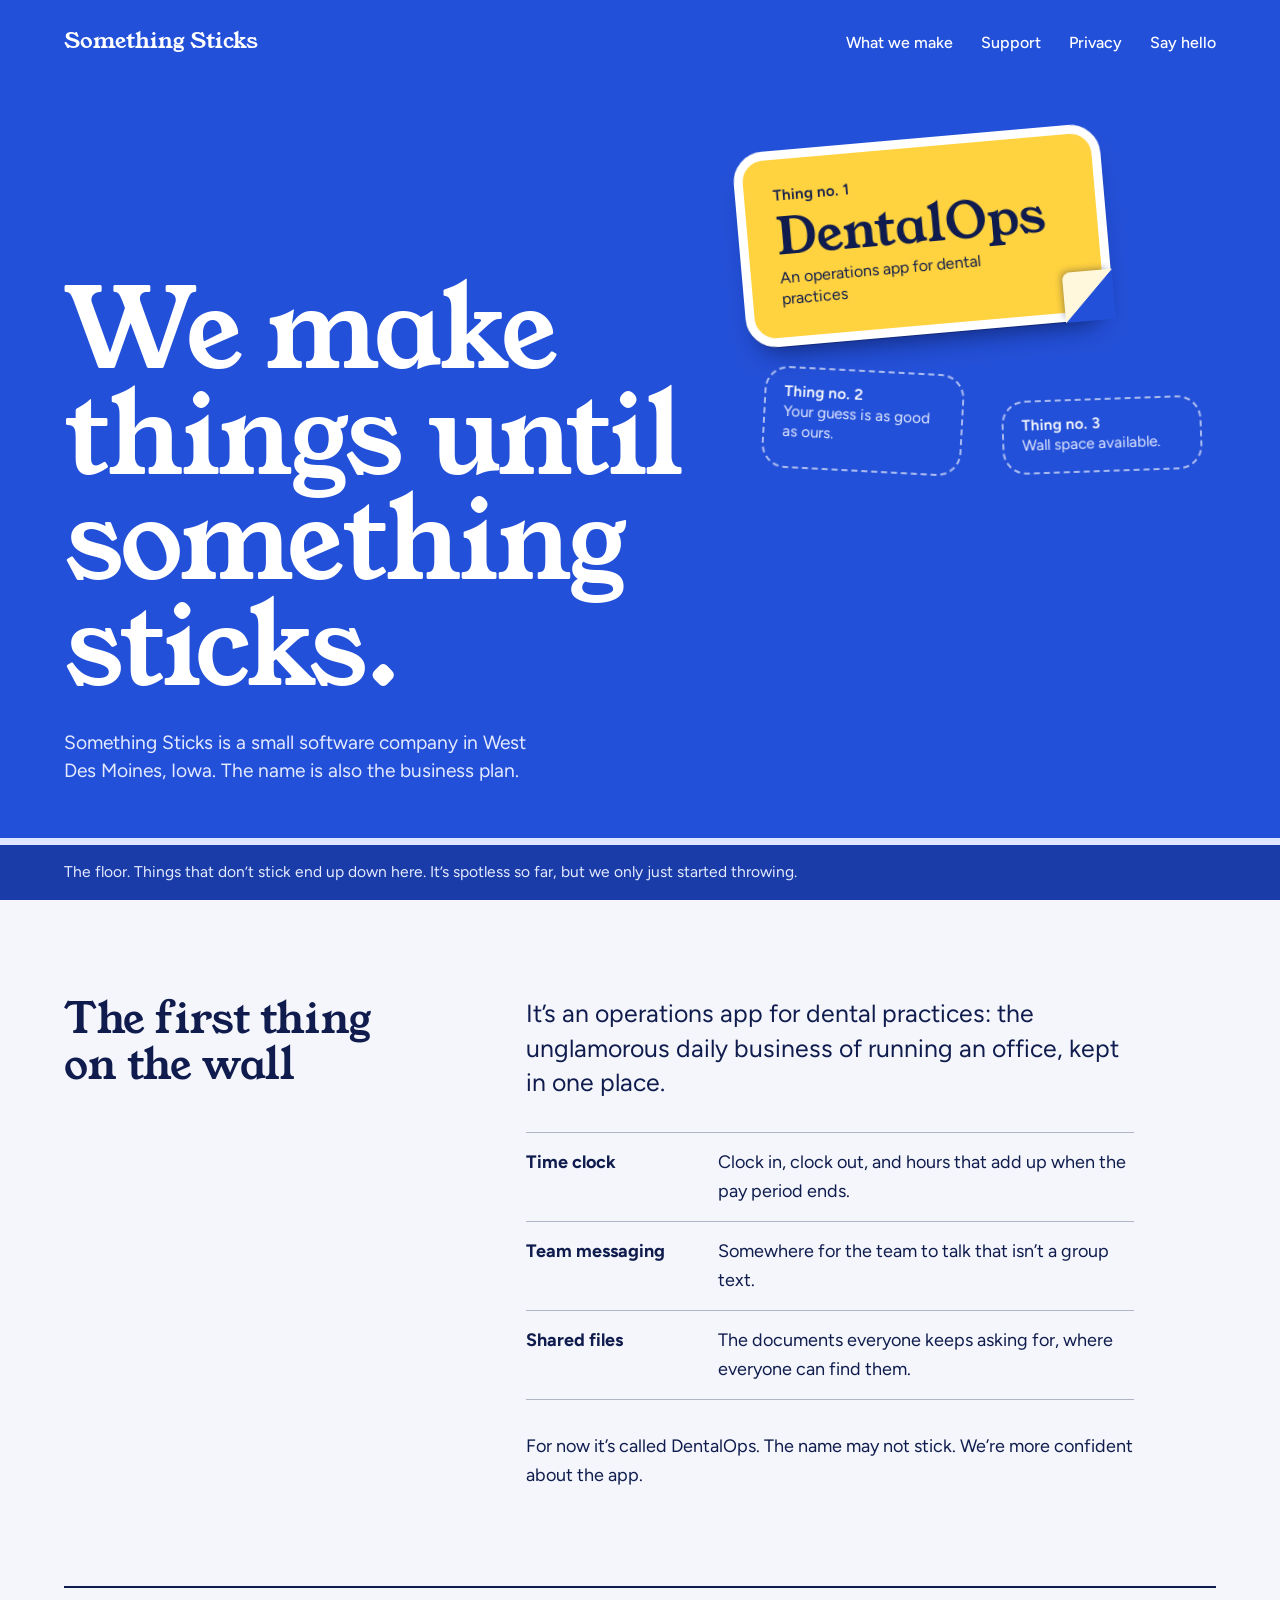
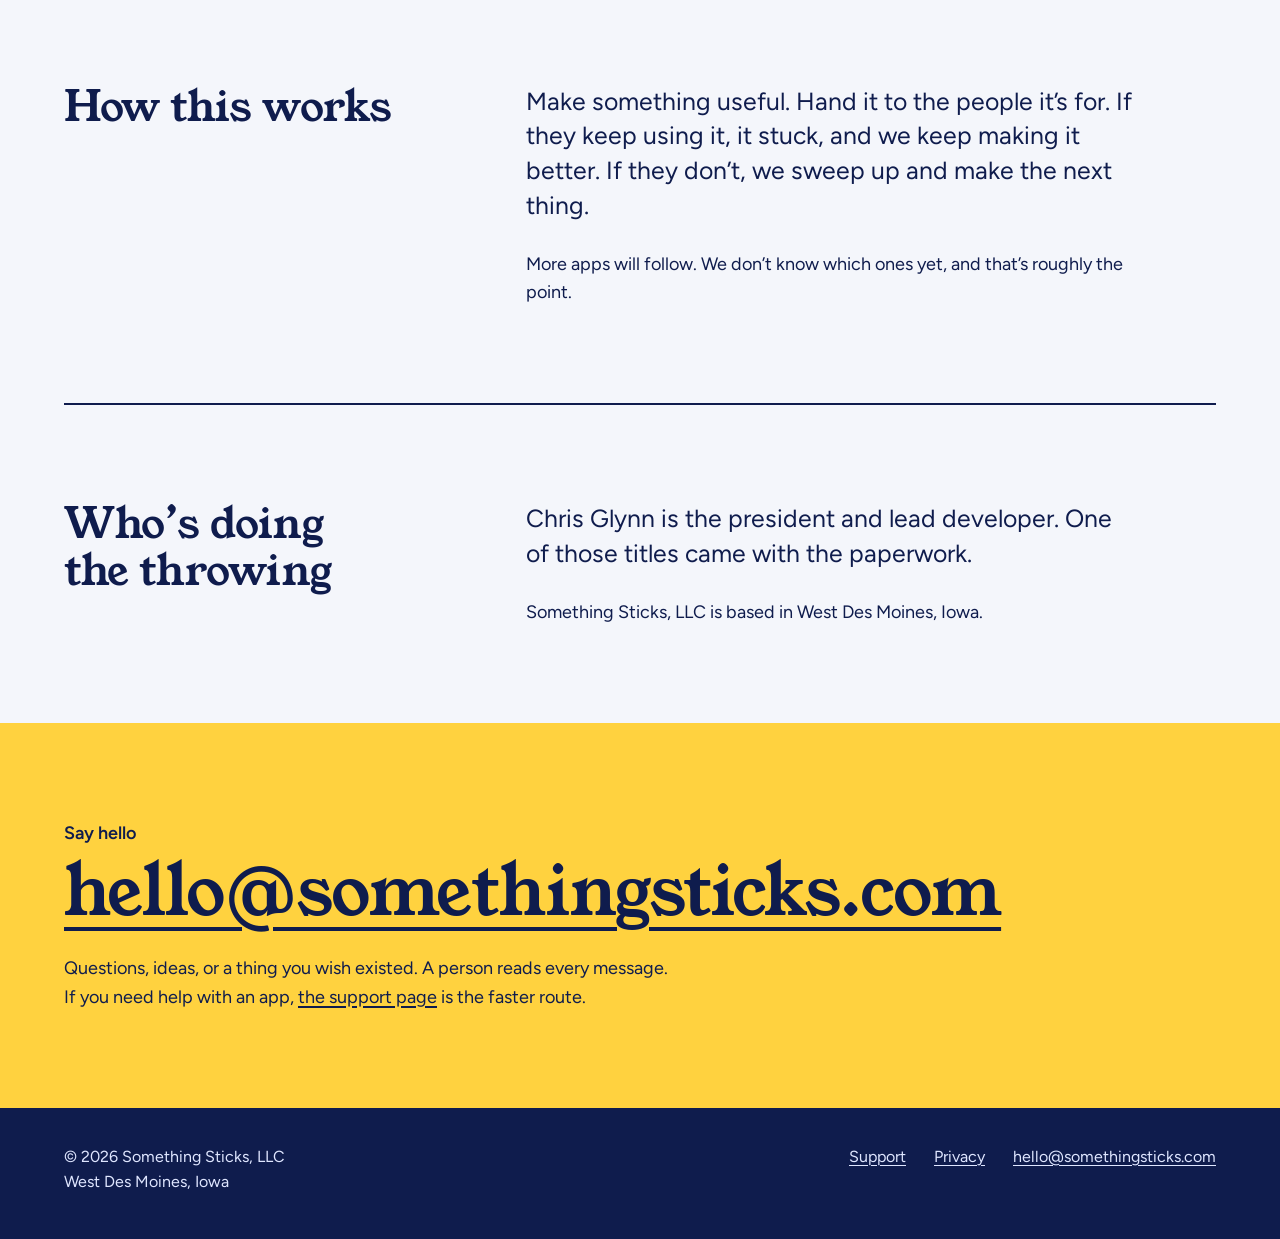
==== index.html @ c7f2aeac "Add files via upload" ====
<!DOCTYPE html>
<html lang="en">
<head>
  <meta charset="utf-8">
  <meta name="viewport" content="width=device-width, initial-scale=1">
  <title>Something Sticks, LLC | Software from West Des Moines, Iowa</title>
  <meta name="description" content="Something Sticks is a small software company in West Des Moines, Iowa. We make things until something sticks. First up: an operations app for dental practices.">
  <meta name="theme-color" content="#2350d8">
  <link rel="canonical" href="https://somethingsticks.com/">
  <meta property="og:type" content="website">
  <meta property="og:url" content="https://somethingsticks.com/">
  <meta property="og:title" content="Something Sticks, LLC">
  <meta property="og:description" content="A small software company in West Des Moines, Iowa. We make things until something sticks.">
  <link rel="icon" href="favicon.svg" type="image/svg+xml">
  <link rel="stylesheet" href="site.css">
</head>
<body>
  <a class="skip" href="#main">Skip to the content</a>

  <header class="wall">
    <nav class="top" aria-label="Site">
      <a class="top__name" href="./" aria-current="page">Something Sticks</a>
      <ul class="top__links">
        <li><a href="#dentalops">What we make</a></li>
        <li><a href="support.html">Support</a></li>
        <li><a href="privacy.html">Privacy</a></li>
        <li><a href="#hello">Say hello</a></li>
      </ul>
    </nav>

    <div class="wall__main">
      <div class="wall__say">
        <h1>We make things until something sticks.</h1>
        <p>Something Sticks is a small software company in West Des Moines, Iowa. The name is also the business plan.</p>
      </div>

      <div class="things">
        <a class="sticker" href="#dentalops">
          <span class="sticker__no">Thing no. 1</span>
          <span class="sticker__name">DentalOps</span>
          <span class="sticker__for">An operations app for dental practices</span>
        </a>
        <p class="slot slot--a"><b>Thing no. 2</b> Your guess is as good as ours.</p>
        <p class="slot slot--b"><b>Thing no. 3</b> Wall space available.</p>
      </div>
    </div>

    <p class="floor">The floor. Things that don&rsquo;t stick end up down here. It&rsquo;s spotless so far, but we only just started throwing.</p>
  </header>

  <main id="main">
    <div class="paper">
      <section class="row" id="dentalops">
        <h2>The first thing on the wall</h2>
        <div class="row__body">
          <p class="big">It&rsquo;s an operations app for dental practices: the unglamorous daily business of running an office, kept in one place.</p>
          <dl class="does">
            <div>
              <dt>Time clock</dt>
              <dd>Clock in, clock out, and hours that add up when the pay period ends.</dd>
            </div>
            <div>
              <dt>Team messaging</dt>
              <dd>Somewhere for the team to talk that isn&rsquo;t a group text.</dd>
            </div>
            <div>
              <dt>Shared files</dt>
              <dd>The documents everyone keeps asking for, where everyone can find them.</dd>
            </div>
          </dl>
          <p>For now it&rsquo;s called DentalOps. The name may not stick. We&rsquo;re more confident about the app.</p>
        </div>
      </section>

      <section class="row" id="how">
        <h2>How this works</h2>
        <div class="row__body">
          <p class="big">Make something useful. Hand it to the people it&rsquo;s for. If they keep using it, it stuck, and we keep making it better. If they don&rsquo;t, we sweep up and make the next thing.</p>
          <p>More apps will follow. We don&rsquo;t know which ones yet, and that&rsquo;s roughly the point.</p>
        </div>
      </section>

      <section class="row" id="who">
        <h2>Who&rsquo;s doing the throwing</h2>
        <div class="row__body">
          <p class="big">Chris Glynn is the president and lead developer. One of those titles came with the paperwork.</p>
          <p>Something Sticks, LLC is based in West Des Moines, Iowa.</p>
        </div>
      </section>
    </div>

    <section class="hello" id="hello">
      <h2>Say hello</h2>
      <a class="hello__mail" href="mailto:hello@somethingsticks.com">hello@somethingsticks.com</a>
      <p>Questions, ideas, or a thing you wish existed. A person reads every message. If you need help with an app, <a href="support.html">the support page</a> is the faster route.</p>
    </section>
  </main>

  <footer class="foot">
    <p>&copy; 2026 Something Sticks, LLC<br>West Des Moines, Iowa</p>
    <ul>
      <li><a href="support.html">Support</a></li>
      <li><a href="privacy.html">Privacy</a></li>
      <li><a href="mailto:hello@somethingsticks.com">hello@somethingsticks.com</a></li>
    </ul>
  </footer>
</body>
</html>
---- site.css ----
/* Something Sticks, LLC — somethingsticks.com
   One stylesheet, no build step, no JavaScript. */

@font-face {
  font-family: "Young Serif";
  src: url("young-serif.woff2") format("woff2");
  font-weight: 400;
  font-style: normal;
  font-display: swap;
}

@font-face {
  font-family: "Figtree";
  src: url("figtree.woff2") format("woff2");
  font-weight: 300 900;
  font-style: normal;
  font-display: swap;
}

:root {
  --wall: #2350d8;        /* the wall we throw things at */
  --wall-shade: #1a3ca8;  /* the floor under it */
  --ink: #0f1c4d;
  --paper: #f4f6fb;
  --sticker: #ffd23f;
  --white: #ffffff;

  --display: "Young Serif", Georgia, "Times New Roman", serif;
  --text: "Figtree", "Helvetica Neue", Arial, sans-serif;

  --gutter: clamp(1.25rem, 5vw, 4.5rem);
  --measure: 38rem;
}

*,
*::before,
*::after {
  box-sizing: border-box;
}

html {
  -webkit-text-size-adjust: 100%;
  text-size-adjust: 100%;
}

body {
  margin: 0;
  background: var(--paper);
  color: var(--ink);
  font-family: var(--text);
  font-size: 1.125rem;
  line-height: 1.6;
  -webkit-font-smoothing: antialiased;
}

h1,
h2,
h3 {
  font-family: var(--display);
  font-weight: 400;
  margin: 0;
}

p {
  margin: 0 0 1.1em;
}

a {
  color: inherit;
  text-decoration-thickness: 0.09em;
  text-underline-offset: 0.18em;
}

a:hover {
  text-decoration-thickness: 0.16em;
}

a:focus-visible {
  outline: 3px solid var(--sticker);
  outline-offset: 4px;
  border-radius: 2px;
}

.paper a:focus-visible,
.hello a:focus-visible {
  outline-color: var(--wall);
}

.skip {
  position: absolute;
  left: -999rem;
}

.skip:focus {
  left: var(--gutter);
  top: 0.75rem;
  z-index: 10;
  background: var(--white);
  color: var(--ink);
  padding: 0.4rem 0.8rem;
}

/* ---------- top bar ---------- */

.top {
  display: flex;
  flex-wrap: wrap;
  align-items: baseline;
  justify-content: space-between;
  gap: 0.5rem 2rem;
  padding: 1.5rem var(--gutter) 0;
}

.top__name {
  font-family: var(--display);
  font-size: 1.35rem;
  text-decoration: none;
}

.top__links {
  display: flex;
  flex-wrap: wrap;
  gap: 0.25rem 1.75rem;
  margin: 0;
  padding: 0;
  list-style: none;
  font-weight: 500;
  font-size: 1rem;
}

.top__links a {
  text-decoration: none;
}

.top__links a:hover,
.top__links a[aria-current="page"] {
  text-decoration: underline;
}

/* ---------- the wall (home page hero) ---------- */

.wall {
  background: var(--wall);
  color: var(--white);
  display: flex;
  flex-direction: column;
  min-height: min(100svh, 60rem);
}

.wall__main {
  flex: 1;
  display: grid;
  grid-template-columns: minmax(0, 1.35fr) minmax(0, 1fr);
  gap: 2rem;
  align-items: end;
  padding: clamp(2.5rem, 7vh, 5rem) var(--gutter) clamp(2.5rem, 6vh, 4.5rem);
}

.wall__say h1 {
  font-size: clamp(3rem, 8.6vw, 8.25rem);
  line-height: 0.96;
  letter-spacing: -0.02em;
  max-width: 9.5em;
  text-wrap: balance;
}

.wall__say p {
  margin: 1.75rem 0 0;
  max-width: 31rem;
  font-size: clamp(1.125rem, 1.5vw, 1.35rem);
  line-height: 1.45;
  color: #e4eaff;
}

.things {
  align-self: start;
  justify-self: end;
  display: grid;
  grid-template-columns: repeat(2, auto);
  gap: 2.25rem 1.5rem;
  justify-items: start;
  padding-top: 1rem;
  width: min(100%, 31rem);
}

.sticker {
  grid-column: 1 / -1;
  position: relative;
  display: block;
  width: min(100%, 23rem);
  padding: 1.5rem 1.8rem 1.7rem;
  background: var(--sticker);
  color: var(--ink);
  border: 0.6rem solid var(--white);
  border-radius: 1.9rem;
  text-decoration: none;
  transform: rotate(-5deg);
  box-shadow: 0 1px 0 rgba(8, 18, 70, 0.35), 0 1.1rem 1.6rem -0.9rem rgba(8, 18, 70, 0.7);
  animation: slap 0.52s cubic-bezier(0.2, 0.9, 0.3, 1) 0.4s both;
}

/* the corner that's already trying to peel */
.sticker::after {
  content: "";
  position: absolute;
  right: -0.6rem;
  bottom: -0.6rem;
  width: 3.1rem;
  height: 3.1rem;
  background: linear-gradient(315deg, var(--wall) 0 49.5%, #fff8dc 50% 100%);
  border-top-left-radius: 0.5rem;
  box-shadow: -0.2rem -0.2rem 0.45rem -0.15rem rgba(8, 18, 70, 0.4);
}

.sticker__no {
  display: block;
  font-weight: 600;
  font-size: 0.95rem;
}

.sticker__name {
  display: block;
  font-family: var(--display);
  font-size: clamp(2.2rem, 4vw, 3.5rem);
  line-height: 1.05;
  margin: 0.15rem 0 0.3rem;
}

.sticker__for {
  display: block;
  font-size: 1rem;
  line-height: 1.3;
  padding-right: 2rem;
}

.slot {
  width: 12.5rem;
  max-width: 100%;
  padding: 0.9rem 1.1rem 1rem;
  border: 2px dashed rgba(255, 255, 255, 0.6);
  border-radius: 1.5rem;
  font-size: 0.95rem;
  line-height: 1.3;
  color: #e4eaff;
}

.slot b {
  display: block;
  font-weight: 600;
  color: var(--white);
}

.slot--a {
  transform: rotate(3deg);
  margin-left: 1.5rem;
}

.slot--b {
  transform: rotate(-2deg);
  margin-top: 1.75rem;
}

@keyframes slap {
  0% {
    transform: rotate(7deg) scale(1.7);
    opacity: 0;
  }
  55% {
    transform: rotate(-6.4deg) scale(0.965);
    opacity: 1;
  }
  78% {
    transform: rotate(-4.6deg) scale(1.012);
  }
  100% {
    transform: rotate(-5deg) scale(1);
    opacity: 1;
  }
}

@media (prefers-reduced-motion: reduce) {
  .sticker {
    animation: none;
  }
}

.floor {
  margin: 0;
  padding: 0.95rem var(--gutter) 1.1rem;
  background: var(--wall-shade);
  border-top: 0.45rem solid #dfe6ff; /* baseboard */
  font-size: 0.975rem;
  line-height: 1.4;
  color: #e4eaff;
}

/* ---------- the quiet part ---------- */

.paper {
  padding: 0 var(--gutter);
}

.row {
  display: grid;
  grid-template-columns: minmax(0, 1fr) minmax(0, 1.7fr);
  gap: 1rem 3.5rem;
  padding: clamp(3.25rem, 8vw, 6rem) 0;
  border-top: 2px solid var(--ink);
}

.row:first-child {
  border-top: 0;
}

.row h2 {
  font-size: clamp(1.9rem, 3.3vw, 2.7rem);
  line-height: 1.1;
  letter-spacing: -0.01em;
  text-wrap: balance;
}

.row__body {
  max-width: var(--measure);
}

.row__body > :last-child {
  margin-bottom: 0;
}

.big {
  font-size: clamp(1.3rem, 2vw, 1.55rem);
  line-height: 1.4;
}

.does {
  margin: 2rem 0;
  padding: 0;
}

.does div {
  display: grid;
  grid-template-columns: 10.5rem minmax(0, 1fr);
  gap: 0.15rem 1.5rem;
  padding: 0.95rem 0;
  border-top: 1px solid rgba(15, 28, 77, 0.3);
}

.does div:last-child {
  border-bottom: 1px solid rgba(15, 28, 77, 0.3);
}

.does dt {
  font-weight: 700;
}

.does dd {
  margin: 0;
}

/* ---------- say hello ---------- */

.hello {
  background: var(--sticker);
  color: var(--ink);
  padding: clamp(3.25rem, 8vw, 6rem) var(--gutter);
}

.hello h2 {
  font-family: var(--text);
  font-weight: 600;
  font-size: 1.125rem;
  margin-bottom: 0.4rem;
}

.hello__mail {
  display: inline-block;
  font-family: var(--display);
  font-size: clamp(1.45rem, 5.4vw, 4.6rem);
  line-height: 1.1;
  letter-spacing: -0.015em;
  overflow-wrap: anywhere;
  text-decoration-thickness: 0.06em;
}

.hello p {
  max-width: var(--measure);
  margin: 1.5rem 0 0;
}

/* ---------- footer ---------- */

.foot {
  background: var(--ink);
  color: #dfe6ff;
  padding: 2.25rem var(--gutter) 2.75rem;
  display: flex;
  flex-wrap: wrap;
  justify-content: space-between;
  gap: 1rem 3rem;
  font-size: 1rem;
}

.foot p {
  margin: 0;
}

.foot ul {
  display: flex;
  flex-wrap: wrap;
  gap: 0.25rem 1.75rem;
  margin: 0;
  padding: 0;
  list-style: none;
}

/* ---------- inner pages (privacy, support, 404) ---------- */

.strip {
  background: var(--wall);
  color: var(--white);
}

.strip__title {
  padding: clamp(2.5rem, 7vw, 4.5rem) var(--gutter) clamp(2rem, 5vw, 3.25rem);
}

.strip__title h1 {
  font-size: clamp(2.5rem, 6.5vw, 5rem);
  line-height: 1;
  letter-spacing: -0.02em;
  max-width: 12em;
  text-wrap: balance;
}

.strip__title p {
  margin: 1.1rem 0 0;
  max-width: 34rem;
  color: #e4eaff;
}

.doc {
  padding: clamp(2.5rem, 6vw, 4.5rem) var(--gutter) clamp(3.5rem, 8vw, 6rem);
}

.doc > * {
  max-width: var(--measure);
}

.doc h2 {
  font-size: 1.7rem;
  line-height: 1.15;
  margin: 2.6rem 0 0.7rem;
}

.doc h2:first-child {
  margin-top: 0;
}

.doc ul {
  margin: 0 0 1.1em;
  padding-left: 1.2rem;
}

.doc li {
  margin-bottom: 0.4em;
}

.doc .mail {
  font-family: var(--display);
  font-size: clamp(1.3rem, 3.6vw, 2rem);
  overflow-wrap: anywhere;
}

.lost {
  display: flex;
  flex-direction: column;
  min-height: 100svh;
}

.lost .strip {
  flex: 1;
}

/* ---------- small screens ---------- */

@media (max-width: 56rem) {
  .wall {
    min-height: 0;
  }

  .wall__main {
    grid-template-columns: minmax(0, 1fr);
    align-items: start;
    gap: 3rem;
  }

  .things {
    order: -1;
    justify-self: start;
    width: 100%;
    max-width: 26rem;
    padding-top: 0.5rem;
  }

  .slot--a {
    margin-left: 0.5rem;
  }

  .row {
    grid-template-columns: minmax(0, 1fr);
  }
}

@media (max-width: 30rem) {
  body {
    font-size: 1.0625rem;
  }

  .top {
    padding-top: 1.1rem;
  }

  .sticker {
    width: 16.5rem;
  }

  .slot {
    width: auto;
  }

  .slot--b {
    margin-top: 0.75rem;
  }

  .does div {
    grid-template-columns: minmax(0, 1fr);
  }
}
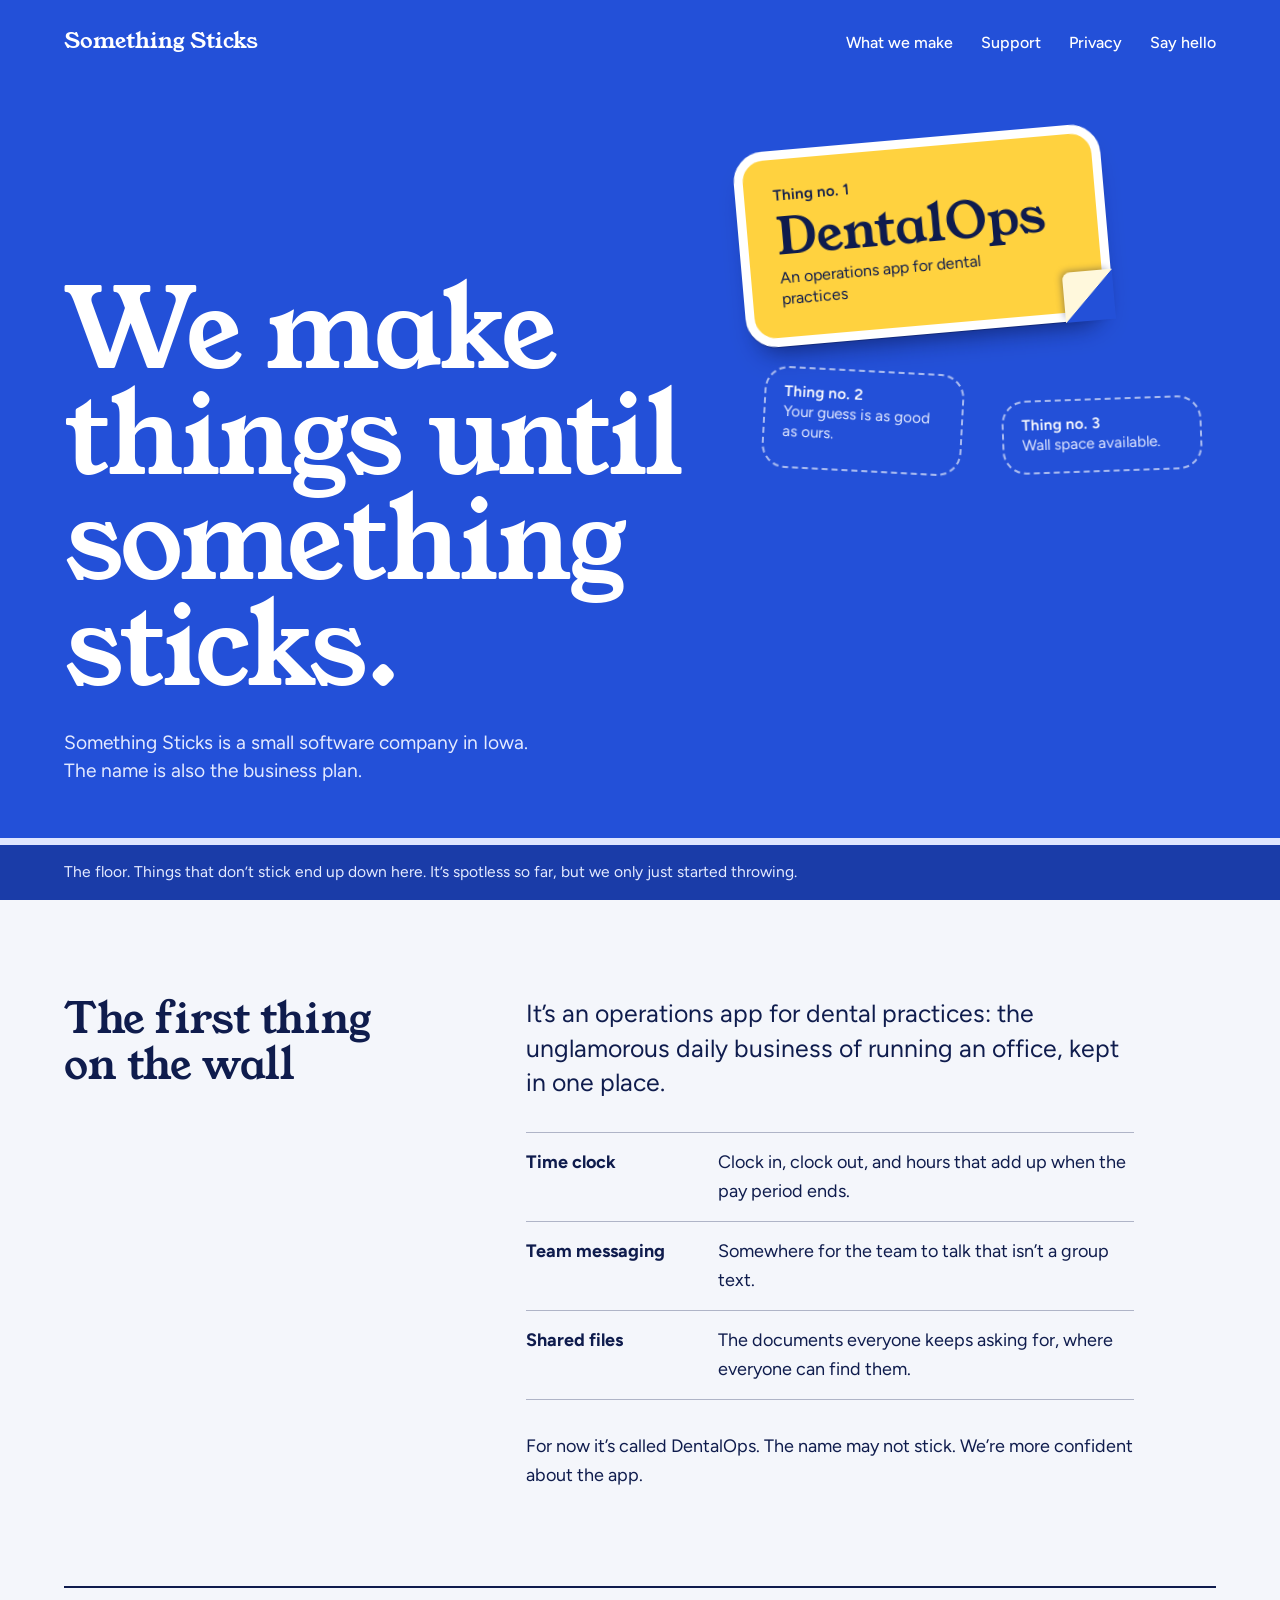
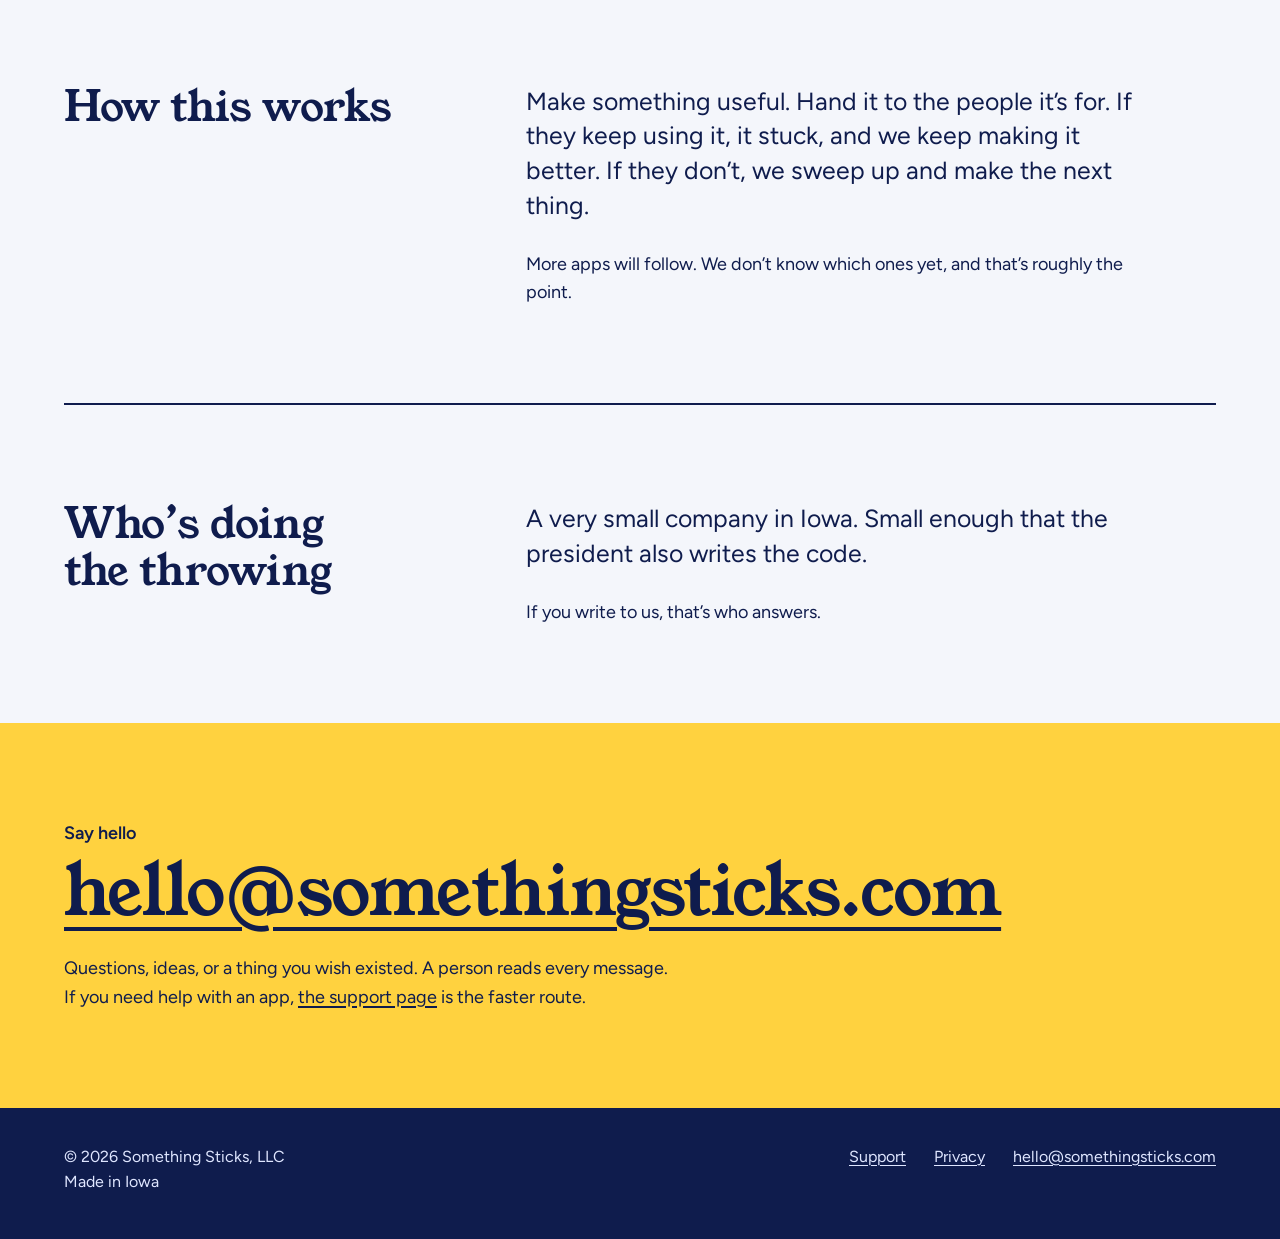
==== commit e8673d93: "Add files via upload" ====
--- a/index.html
+++ b/index.html
@@ -3,14 +3,14 @@
 <head>
   <meta charset="utf-8">
   <meta name="viewport" content="width=device-width, initial-scale=1">
-  <title>Something Sticks, LLC | Software from West Des Moines, Iowa</title>
-  <meta name="description" content="Something Sticks is a small software company in West Des Moines, Iowa. We make things until something sticks. First up: an operations app for dental practices.">
+  <title>Something Sticks, LLC | A small software company in Iowa</title>
+  <meta name="description" content="Something Sticks is a small software company in Iowa. We make things until something sticks. First up: an operations app for dental practices.">
   <meta name="theme-color" content="#2350d8">
   <link rel="canonical" href="https://somethingsticks.com/">
   <meta property="og:type" content="website">
   <meta property="og:url" content="https://somethingsticks.com/">
   <meta property="og:title" content="Something Sticks, LLC">
-  <meta property="og:description" content="A small software company in West Des Moines, Iowa. We make things until something sticks.">
+  <meta property="og:description" content="A small software company in Iowa. We make things until something sticks.">
   <link rel="icon" href="favicon.svg" type="image/svg+xml">
   <link rel="stylesheet" href="site.css">
 </head>
@@ -31,7 +31,7 @@
     <div class="wall__main">
       <div class="wall__say">
         <h1>We make things until something sticks.</h1>
-        <p>Something Sticks is a small software company in West Des Moines, Iowa. The name is also the business plan.</p>
+        <p>Something Sticks is a small software company in Iowa. The name is also the business plan.</p>
       </div>
 
       <div class="things">
@@ -83,8 +83,8 @@
       <section class="row" id="who">
         <h2>Who&rsquo;s doing the throwing</h2>
         <div class="row__body">
-          <p class="big">Chris Glynn is the president and lead developer. One of those titles came with the paperwork.</p>
-          <p>Something Sticks, LLC is based in West Des Moines, Iowa.</p>
+          <p class="big">A very small company in Iowa. Small enough that the president also writes the code.</p>
+          <p>If you write to us, that&rsquo;s who answers.</p>
         </div>
       </section>
     </div>
@@ -97,7 +97,7 @@
   </main>
 
   <footer class="foot">
-    <p>&copy; 2026 Something Sticks, LLC<br>West Des Moines, Iowa</p>
+    <p>&copy; 2026 Something Sticks, LLC<br>Made in Iowa</p>
     <ul>
       <li><a href="support.html">Support</a></li>
       <li><a href="privacy.html">Privacy</a></li>
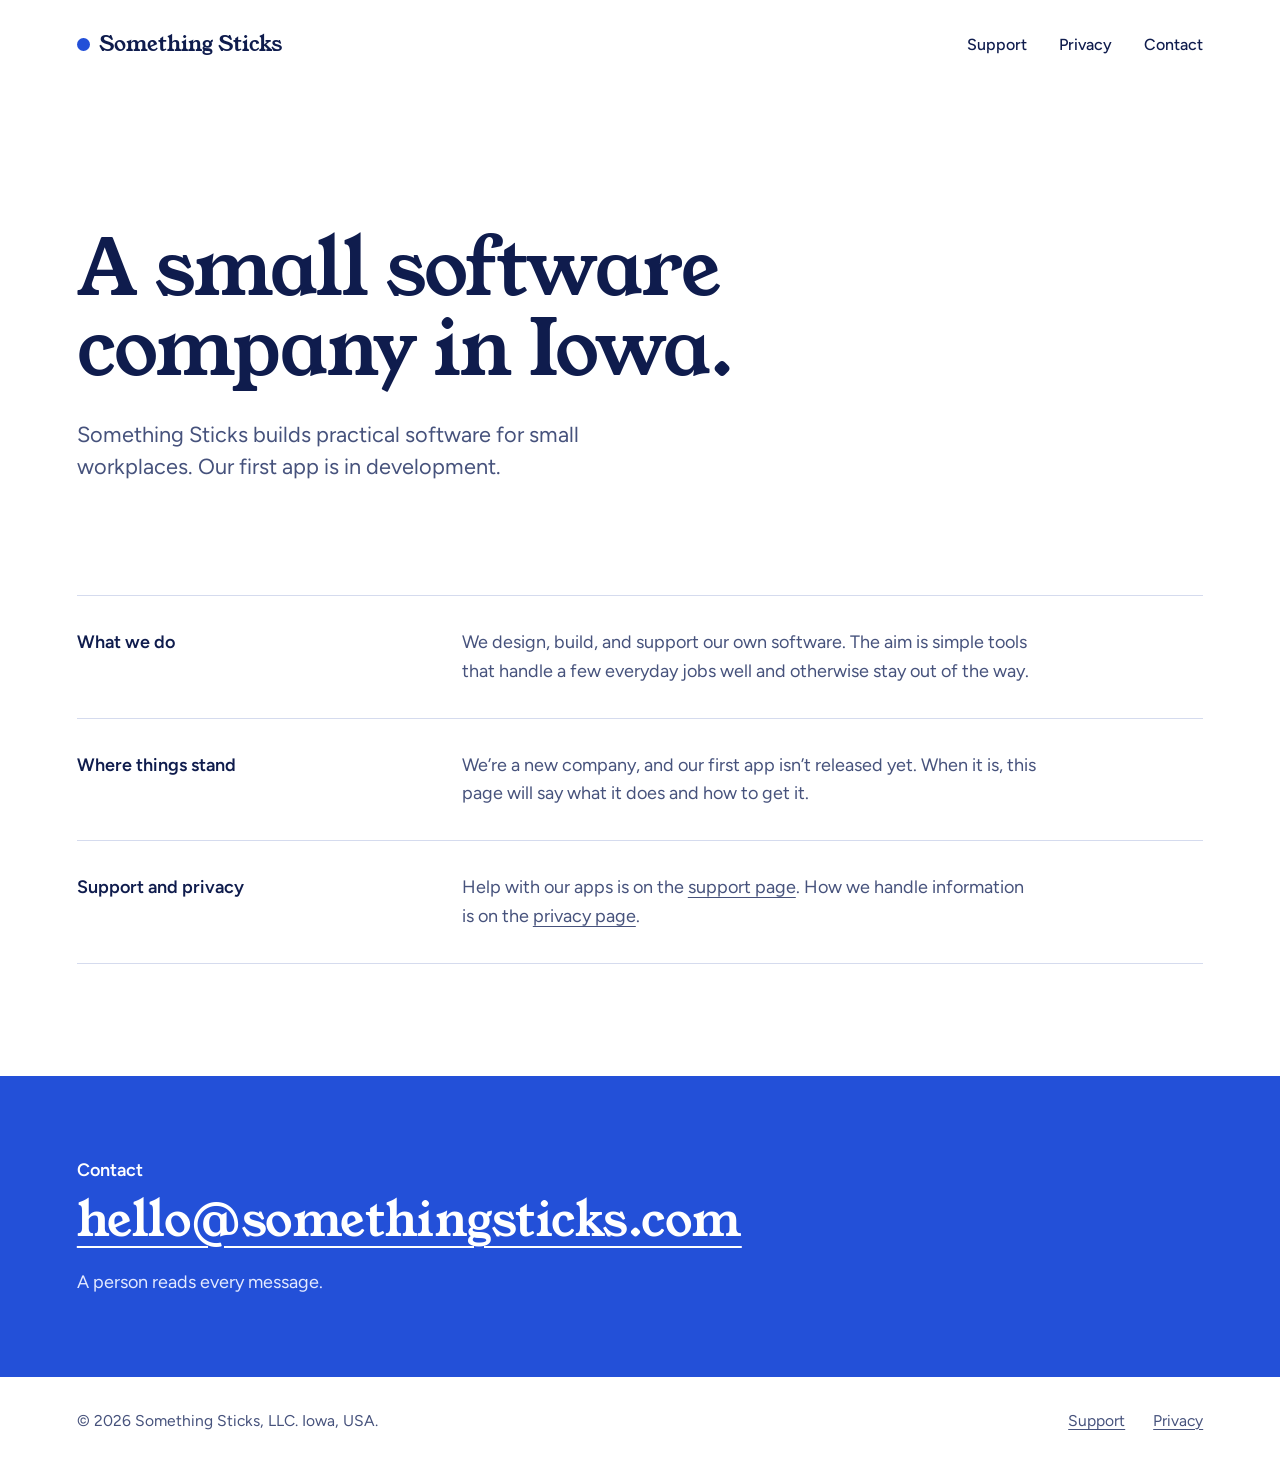
==== commit b34ee7b4: "Add files via upload" ====
--- a/index.html
+++ b/index.html
@@ -3,105 +3,60 @@
 <head>
   <meta charset="utf-8">
   <meta name="viewport" content="width=device-width, initial-scale=1">
-  <title>Something Sticks, LLC | A small software company in Iowa</title>
-  <meta name="description" content="Something Sticks is a small software company in Iowa. We make things until something sticks. First up: an operations app for dental practices.">
-  <meta name="theme-color" content="#2350d8">
+  <title>Something Sticks, LLC</title>
+  <meta name="description" content="Something Sticks is a small software company in Iowa, building practical software for small workplaces.">
+  <meta name="theme-color" content="#ffffff">
   <link rel="canonical" href="https://somethingsticks.com/">
-  <meta property="og:type" content="website">
-  <meta property="og:url" content="https://somethingsticks.com/">
-  <meta property="og:title" content="Something Sticks, LLC">
-  <meta property="og:description" content="A small software company in Iowa. We make things until something sticks.">
   <link rel="icon" href="favicon.svg" type="image/svg+xml">
   <link rel="stylesheet" href="site.css">
 </head>
 <body>
   <a class="skip" href="#main">Skip to the content</a>
 
-  <header class="wall">
-    <nav class="top" aria-label="Site">
-      <a class="top__name" href="./" aria-current="page">Something Sticks</a>
+  <header class="top">
+    <a class="mark" href="./" aria-current="page">Something Sticks</a>
+    <nav aria-label="Site">
       <ul class="top__links">
-        <li><a href="#dentalops">What we make</a></li>
         <li><a href="support.html">Support</a></li>
         <li><a href="privacy.html">Privacy</a></li>
-        <li><a href="#hello">Say hello</a></li>
+        <li><a href="./#contact">Contact</a></li>
       </ul>
     </nav>
-
-    <div class="wall__main">
-      <div class="wall__say">
-        <h1>We make things until something sticks.</h1>
-        <p>Something Sticks is a small software company in Iowa. The name is also the business plan.</p>
-      </div>
-
-      <div class="things">
-        <a class="sticker" href="#dentalops">
-          <span class="sticker__no">Thing no. 1</span>
-          <span class="sticker__name">DentalOps</span>
-          <span class="sticker__for">An operations app for dental practices</span>
-        </a>
-        <p class="slot slot--a"><b>Thing no. 2</b> Your guess is as good as ours.</p>
-        <p class="slot slot--b"><b>Thing no. 3</b> Wall space available.</p>
-      </div>
-    </div>
-
-    <p class="floor">The floor. Things that don&rsquo;t stick end up down here. It&rsquo;s spotless so far, but we only just started throwing.</p>
   </header>
 
   <main id="main">
-    <div class="paper">
-      <section class="row" id="dentalops">
-        <h2>The first thing on the wall</h2>
-        <div class="row__body">
-          <p class="big">It&rsquo;s an operations app for dental practices: the unglamorous daily business of running an office, kept in one place.</p>
-          <dl class="does">
-            <div>
-              <dt>Time clock</dt>
-              <dd>Clock in, clock out, and hours that add up when the pay period ends.</dd>
-            </div>
-            <div>
-              <dt>Team messaging</dt>
-              <dd>Somewhere for the team to talk that isn&rsquo;t a group text.</dd>
-            </div>
-            <div>
-              <dt>Shared files</dt>
-              <dd>The documents everyone keeps asking for, where everyone can find them.</dd>
-            </div>
-          </dl>
-          <p>For now it&rsquo;s called DentalOps. The name may not stick. We&rsquo;re more confident about the app.</p>
-        </div>
+    <section class="intro">
+      <h1>A small software company in Iowa.</h1>
+      <p>Something Sticks builds practical software for small workplaces. Our first app is in development.</p>
+    </section>
+
+    <div class="facts">
+      <section class="fact">
+        <h2>What we do</h2>
+        <p>We design, build, and support our own software. The aim is simple tools that handle a few everyday jobs well and otherwise stay out of the way.</p>
       </section>
-
-      <section class="row" id="how">
-        <h2>How this works</h2>
-        <div class="row__body">
-          <p class="big">Make something useful. Hand it to the people it&rsquo;s for. If they keep using it, it stuck, and we keep making it better. If they don&rsquo;t, we sweep up and make the next thing.</p>
-          <p>More apps will follow. We don&rsquo;t know which ones yet, and that&rsquo;s roughly the point.</p>
-        </div>
+      <section class="fact">
+        <h2>Where things stand</h2>
+        <p>We&rsquo;re a new company, and our first app isn&rsquo;t released yet. When it is, this page will say what it does and how to get it.</p>
       </section>
-
-      <section class="row" id="who">
-        <h2>Who&rsquo;s doing the throwing</h2>
-        <div class="row__body">
-          <p class="big">A very small company in Iowa. Small enough that the president also writes the code.</p>
-          <p>If you write to us, that&rsquo;s who answers.</p>
-        </div>
+      <section class="fact">
+        <h2>Support and privacy</h2>
+        <p>Help with our apps is on the <a href="support.html">support page</a>. How we handle information is on the <a href="privacy.html">privacy page</a>.</p>
       </section>
     </div>
 
-    <section class="hello" id="hello">
-      <h2>Say hello</h2>
-      <a class="hello__mail" href="mailto:hello@somethingsticks.com">hello@somethingsticks.com</a>
-      <p>Questions, ideas, or a thing you wish existed. A person reads every message. If you need help with an app, <a href="support.html">the support page</a> is the faster route.</p>
+    <section class="contact" id="contact">
+      <h2>Contact</h2>
+      <a class="contact__mail" href="mailto:hello@somethingsticks.com">hello@somethingsticks.com</a>
+      <p>A person reads every message.</p>
     </section>
   </main>
 
   <footer class="foot">
-    <p>&copy; 2026 Something Sticks, LLC<br>Made in Iowa</p>
+    <p>&copy; 2026 Something Sticks, LLC. Iowa, USA.</p>
     <ul>
       <li><a href="support.html">Support</a></li>
       <li><a href="privacy.html">Privacy</a></li>
-      <li><a href="mailto:hello@somethingsticks.com">hello@somethingsticks.com</a></li>
     </ul>
   </footer>
 </body>
--- a/site.css
+++ b/site.css
@@ -18,18 +18,18 @@
 }
 
 :root {
-  --wall: #2350d8;        /* the wall we throw things at */
-  --wall-shade: #1a3ca8;  /* the floor under it */
   --ink: #0f1c4d;
-  --paper: #f4f6fb;
-  --sticker: #ffd23f;
+  --soft: #46527c;
+  --blue: #2350d8;
+  --tint: #f3f5fb;
+  --line: #d5dbee;
   --white: #ffffff;
 
   --display: "Young Serif", Georgia, "Times New Roman", serif;
   --text: "Figtree", "Helvetica Neue", Arial, sans-serif;
 
-  --gutter: clamp(1.25rem, 5vw, 4.5rem);
-  --measure: 38rem;
+  --gutter: clamp(1.25rem, 6vw, 6rem);
+  --measure: 36rem;
 }
 
 *,
@@ -45,7 +45,10 @@
 
 body {
   margin: 0;
-  background: var(--paper);
+  min-height: 100svh;
+  display: flex;
+  flex-direction: column;
+  background: var(--white);
   color: var(--ink);
   font-family: var(--text);
   font-size: 1.125rem;
@@ -53,12 +56,14 @@
   -webkit-font-smoothing: antialiased;
 }
 
+main {
+  flex: 1;
+}
+
 h1,
-h2,
-h3 {
-  font-family: var(--display);
+h2 {
+  margin: 0;
   font-weight: 400;
-  margin: 0;
 }
 
 p {
@@ -67,23 +72,18 @@
 
 a {
   color: inherit;
-  text-decoration-thickness: 0.09em;
-  text-underline-offset: 0.18em;
+  text-decoration-thickness: 0.08em;
+  text-underline-offset: 0.2em;
 }
 
 a:hover {
-  text-decoration-thickness: 0.16em;
+  color: var(--blue);
 }
 
 a:focus-visible {
-  outline: 3px solid var(--sticker);
+  outline: 3px solid var(--blue);
   outline-offset: 4px;
   border-radius: 2px;
-}
-
-.paper a:focus-visible,
-.hello a:focus-visible {
-  outline-color: var(--wall);
 }
 
 .skip {
@@ -96,7 +96,6 @@
   top: 0.75rem;
   z-index: 10;
   background: var(--white);
-  color: var(--ink);
   padding: 0.4rem 0.8rem;
 }
 
@@ -105,27 +104,42 @@
 .top {
   display: flex;
   flex-wrap: wrap;
-  align-items: baseline;
+  align-items: center;
   justify-content: space-between;
   gap: 0.5rem 2rem;
-  padding: 1.5rem var(--gutter) 0;
-}
-
-.top__name {
-  font-family: var(--display);
-  font-size: 1.35rem;
+  padding: 1.75rem var(--gutter);
+}
+
+.mark {
+  display: inline-flex;
+  align-items: center;
+  gap: 0.6rem;
+  font-family: var(--display);
+  font-size: 1.3rem;
   text-decoration: none;
 }
 
+.mark::before {
+  content: "";
+  width: 0.62em;
+  height: 0.62em;
+  border-radius: 50%;
+  background: var(--blue);
+}
+
+.mark:hover {
+  color: var(--ink);
+}
+
 .top__links {
   display: flex;
   flex-wrap: wrap;
-  gap: 0.25rem 1.75rem;
+  gap: 0.25rem 2rem;
   margin: 0;
   padding: 0;
   list-style: none;
+  font-size: 1rem;
   font-weight: 500;
-  font-size: 1rem;
 }
 
 .top__links a {
@@ -137,267 +151,106 @@
   text-decoration: underline;
 }
 
-/* ---------- the wall (home page hero) ---------- */
-
-.wall {
-  background: var(--wall);
+/* ---------- home ---------- */
+
+.intro {
+  padding: clamp(3.5rem, 11vw, 9rem) var(--gutter) clamp(3.5rem, 9vw, 7rem);
+}
+
+.intro h1 {
+  font-family: var(--display);
+  font-size: clamp(2.5rem, 6vw, 5rem);
+  line-height: 1.04;
+  letter-spacing: -0.02em;
+  max-width: 11em;
+  text-wrap: balance;
+}
+
+.intro p {
+  margin: 1.75rem 0 0;
+  max-width: 33rem;
+  font-size: clamp(1.2rem, 1.7vw, 1.4rem);
+  line-height: 1.5;
+  color: var(--soft);
+}
+
+.facts {
+  margin: 0;
+  padding: 0 var(--gutter) clamp(3.5rem, 9vw, 7rem);
+}
+
+.fact {
+  display: grid;
+  grid-template-columns: minmax(0, 1fr) minmax(0, 2.2fr);
+  gap: 0.5rem 3rem;
+  padding: 2rem 0;
+  border-top: 1px solid var(--line);
+}
+
+.fact:last-child {
+  border-bottom: 1px solid var(--line);
+}
+
+.fact h2 {
+  font-family: var(--text);
+  font-size: 1.125rem;
+  font-weight: 600;
+}
+
+.fact p {
+  max-width: var(--measure);
+  margin: 0;
+  color: var(--soft);
+}
+
+.contact {
+  background: var(--blue);
   color: var(--white);
-  display: flex;
-  flex-direction: column;
-  min-height: min(100svh, 60rem);
-}
-
-.wall__main {
-  flex: 1;
-  display: grid;
-  grid-template-columns: minmax(0, 1.35fr) minmax(0, 1fr);
-  gap: 2rem;
-  align-items: end;
-  padding: clamp(2.5rem, 7vh, 5rem) var(--gutter) clamp(2.5rem, 6vh, 4.5rem);
-}
-
-.wall__say h1 {
-  font-size: clamp(3rem, 8.6vw, 8.25rem);
-  line-height: 0.96;
-  letter-spacing: -0.02em;
-  max-width: 9.5em;
-  text-wrap: balance;
-}
-
-.wall__say p {
-  margin: 1.75rem 0 0;
-  max-width: 31rem;
-  font-size: clamp(1.125rem, 1.5vw, 1.35rem);
-  line-height: 1.45;
+  padding: clamp(3rem, 7vw, 5rem) var(--gutter);
+}
+
+.contact h2 {
+  font-family: var(--text);
+  font-size: 1.125rem;
+  font-weight: 600;
+  margin-bottom: 0.5rem;
+}
+
+.contact__mail {
+  display: inline-block;
+  font-family: var(--display);
+  font-size: clamp(1.45rem, 4vw, 3rem);
+  line-height: 1.15;
+  letter-spacing: -0.01em;
+  overflow-wrap: anywhere;
+  text-decoration-thickness: 0.05em;
+}
+
+.contact a:hover {
+  color: var(--white);
+  text-decoration-thickness: 0.12em;
+}
+
+.contact a:focus-visible {
+  outline-color: var(--white);
+}
+
+.contact p {
+  max-width: var(--measure);
+  margin: 1.25rem 0 0;
   color: #e4eaff;
 }
 
-.things {
-  align-self: start;
-  justify-self: end;
-  display: grid;
-  grid-template-columns: repeat(2, auto);
-  gap: 2.25rem 1.5rem;
-  justify-items: start;
-  padding-top: 1rem;
-  width: min(100%, 31rem);
-}
-
-.sticker {
-  grid-column: 1 / -1;
-  position: relative;
-  display: block;
-  width: min(100%, 23rem);
-  padding: 1.5rem 1.8rem 1.7rem;
-  background: var(--sticker);
-  color: var(--ink);
-  border: 0.6rem solid var(--white);
-  border-radius: 1.9rem;
-  text-decoration: none;
-  transform: rotate(-5deg);
-  box-shadow: 0 1px 0 rgba(8, 18, 70, 0.35), 0 1.1rem 1.6rem -0.9rem rgba(8, 18, 70, 0.7);
-  animation: slap 0.52s cubic-bezier(0.2, 0.9, 0.3, 1) 0.4s both;
-}
-
-/* the corner that's already trying to peel */
-.sticker::after {
-  content: "";
-  position: absolute;
-  right: -0.6rem;
-  bottom: -0.6rem;
-  width: 3.1rem;
-  height: 3.1rem;
-  background: linear-gradient(315deg, var(--wall) 0 49.5%, #fff8dc 50% 100%);
-  border-top-left-radius: 0.5rem;
-  box-shadow: -0.2rem -0.2rem 0.45rem -0.15rem rgba(8, 18, 70, 0.4);
-}
-
-.sticker__no {
-  display: block;
-  font-weight: 600;
-  font-size: 0.95rem;
-}
-
-.sticker__name {
-  display: block;
-  font-family: var(--display);
-  font-size: clamp(2.2rem, 4vw, 3.5rem);
-  line-height: 1.05;
-  margin: 0.15rem 0 0.3rem;
-}
-
-.sticker__for {
-  display: block;
-  font-size: 1rem;
-  line-height: 1.3;
-  padding-right: 2rem;
-}
-
-.slot {
-  width: 12.5rem;
-  max-width: 100%;
-  padding: 0.9rem 1.1rem 1rem;
-  border: 2px dashed rgba(255, 255, 255, 0.6);
-  border-radius: 1.5rem;
-  font-size: 0.95rem;
-  line-height: 1.3;
-  color: #e4eaff;
-}
-
-.slot b {
-  display: block;
-  font-weight: 600;
-  color: var(--white);
-}
-
-.slot--a {
-  transform: rotate(3deg);
-  margin-left: 1.5rem;
-}
-
-.slot--b {
-  transform: rotate(-2deg);
-  margin-top: 1.75rem;
-}
-
-@keyframes slap {
-  0% {
-    transform: rotate(7deg) scale(1.7);
-    opacity: 0;
-  }
-  55% {
-    transform: rotate(-6.4deg) scale(0.965);
-    opacity: 1;
-  }
-  78% {
-    transform: rotate(-4.6deg) scale(1.012);
-  }
-  100% {
-    transform: rotate(-5deg) scale(1);
-    opacity: 1;
-  }
-}
-
-@media (prefers-reduced-motion: reduce) {
-  .sticker {
-    animation: none;
-  }
-}
-
-.floor {
-  margin: 0;
-  padding: 0.95rem var(--gutter) 1.1rem;
-  background: var(--wall-shade);
-  border-top: 0.45rem solid #dfe6ff; /* baseboard */
-  font-size: 0.975rem;
-  line-height: 1.4;
-  color: #e4eaff;
-}
-
-/* ---------- the quiet part ---------- */
-
-.paper {
-  padding: 0 var(--gutter);
-}
-
-.row {
-  display: grid;
-  grid-template-columns: minmax(0, 1fr) minmax(0, 1.7fr);
-  gap: 1rem 3.5rem;
-  padding: clamp(3.25rem, 8vw, 6rem) 0;
-  border-top: 2px solid var(--ink);
-}
-
-.row:first-child {
-  border-top: 0;
-}
-
-.row h2 {
-  font-size: clamp(1.9rem, 3.3vw, 2.7rem);
-  line-height: 1.1;
-  letter-spacing: -0.01em;
-  text-wrap: balance;
-}
-
-.row__body {
-  max-width: var(--measure);
-}
-
-.row__body > :last-child {
-  margin-bottom: 0;
-}
-
-.big {
-  font-size: clamp(1.3rem, 2vw, 1.55rem);
-  line-height: 1.4;
-}
-
-.does {
-  margin: 2rem 0;
-  padding: 0;
-}
-
-.does div {
-  display: grid;
-  grid-template-columns: 10.5rem minmax(0, 1fr);
-  gap: 0.15rem 1.5rem;
-  padding: 0.95rem 0;
-  border-top: 1px solid rgba(15, 28, 77, 0.3);
-}
-
-.does div:last-child {
-  border-bottom: 1px solid rgba(15, 28, 77, 0.3);
-}
-
-.does dt {
-  font-weight: 700;
-}
-
-.does dd {
-  margin: 0;
-}
-
-/* ---------- say hello ---------- */
-
-.hello {
-  background: var(--sticker);
-  color: var(--ink);
-  padding: clamp(3.25rem, 8vw, 6rem) var(--gutter);
-}
-
-.hello h2 {
-  font-family: var(--text);
-  font-weight: 600;
-  font-size: 1.125rem;
-  margin-bottom: 0.4rem;
-}
-
-.hello__mail {
-  display: inline-block;
-  font-family: var(--display);
-  font-size: clamp(1.45rem, 5.4vw, 4.6rem);
-  line-height: 1.1;
-  letter-spacing: -0.015em;
-  overflow-wrap: anywhere;
-  text-decoration-thickness: 0.06em;
-}
-
-.hello p {
-  max-width: var(--measure);
-  margin: 1.5rem 0 0;
-}
-
 /* ---------- footer ---------- */
 
 .foot {
-  background: var(--ink);
-  color: #dfe6ff;
-  padding: 2.25rem var(--gutter) 2.75rem;
   display: flex;
   flex-wrap: wrap;
   justify-content: space-between;
-  gap: 1rem 3rem;
-  font-size: 1rem;
+  gap: 0.75rem 3rem;
+  padding: 2rem var(--gutter) 2.5rem;
+  font-size: 0.975rem;
+  color: var(--soft);
 }
 
 .foot p {
@@ -413,33 +266,31 @@
   list-style: none;
 }
 
+.foot--ruled {
+  border-top: 1px solid var(--line);
+}
+
 /* ---------- inner pages (privacy, support, 404) ---------- */
 
-.strip {
-  background: var(--wall);
-  color: var(--white);
-}
-
-.strip__title {
-  padding: clamp(2.5rem, 7vw, 4.5rem) var(--gutter) clamp(2rem, 5vw, 3.25rem);
-}
-
-.strip__title h1 {
-  font-size: clamp(2.5rem, 6.5vw, 5rem);
-  line-height: 1;
+.title {
+  padding: clamp(2.5rem, 7vw, 5rem) var(--gutter) clamp(1.5rem, 4vw, 2.5rem);
+}
+
+.title h1 {
+  font-family: var(--display);
+  font-size: clamp(2.25rem, 5vw, 3.75rem);
+  line-height: 1.05;
   letter-spacing: -0.02em;
-  max-width: 12em;
-  text-wrap: balance;
-}
-
-.strip__title p {
-  margin: 1.1rem 0 0;
+}
+
+.title p {
+  margin: 0.9rem 0 0;
   max-width: 34rem;
-  color: #e4eaff;
+  color: var(--soft);
 }
 
 .doc {
-  padding: clamp(2.5rem, 6vw, 4.5rem) var(--gutter) clamp(3.5rem, 8vw, 6rem);
+  padding: clamp(1rem, 3vw, 2rem) var(--gutter) clamp(3.5rem, 8vw, 6rem);
 }
 
 .doc > * {
@@ -447,13 +298,20 @@
 }
 
 .doc h2 {
-  font-size: 1.7rem;
-  line-height: 1.15;
-  margin: 2.6rem 0 0.7rem;
+  font-family: var(--text);
+  font-size: 1.2rem;
+  font-weight: 650;
+  line-height: 1.3;
+  margin: 2.4rem 0 0.5rem;
 }
 
 .doc h2:first-child {
   margin-top: 0;
+}
+
+.doc p,
+.doc li {
+  color: #2b3764;
 }
 
 .doc ul {
@@ -467,47 +325,17 @@
 
 .doc .mail {
   font-family: var(--display);
-  font-size: clamp(1.3rem, 3.6vw, 2rem);
+  font-size: clamp(1.25rem, 3.2vw, 1.75rem);
   overflow-wrap: anywhere;
-}
-
-.lost {
-  display: flex;
-  flex-direction: column;
-  min-height: 100svh;
-}
-
-.lost .strip {
-  flex: 1;
+  color: var(--ink);
 }
 
 /* ---------- small screens ---------- */
 
-@media (max-width: 56rem) {
-  .wall {
-    min-height: 0;
-  }
-
-  .wall__main {
+@media (max-width: 44rem) {
+  .fact {
     grid-template-columns: minmax(0, 1fr);
-    align-items: start;
-    gap: 3rem;
-  }
-
-  .things {
-    order: -1;
-    justify-self: start;
-    width: 100%;
-    max-width: 26rem;
-    padding-top: 0.5rem;
-  }
-
-  .slot--a {
-    margin-left: 0.5rem;
-  }
-
-  .row {
-    grid-template-columns: minmax(0, 1fr);
+    padding: 1.6rem 0;
   }
 }
 
@@ -517,22 +345,7 @@
   }
 
   .top {
-    padding-top: 1.1rem;
+    padding-top: 1.25rem;
+    padding-bottom: 1.25rem;
   }
-
-  .sticker {
-    width: 16.5rem;
-  }
-
-  .slot {
-    width: auto;
-  }
-
-  .slot--b {
-    margin-top: 0.75rem;
-  }
-
-  .does div {
-    grid-template-columns: minmax(0, 1fr);
-  }
-}
+}
